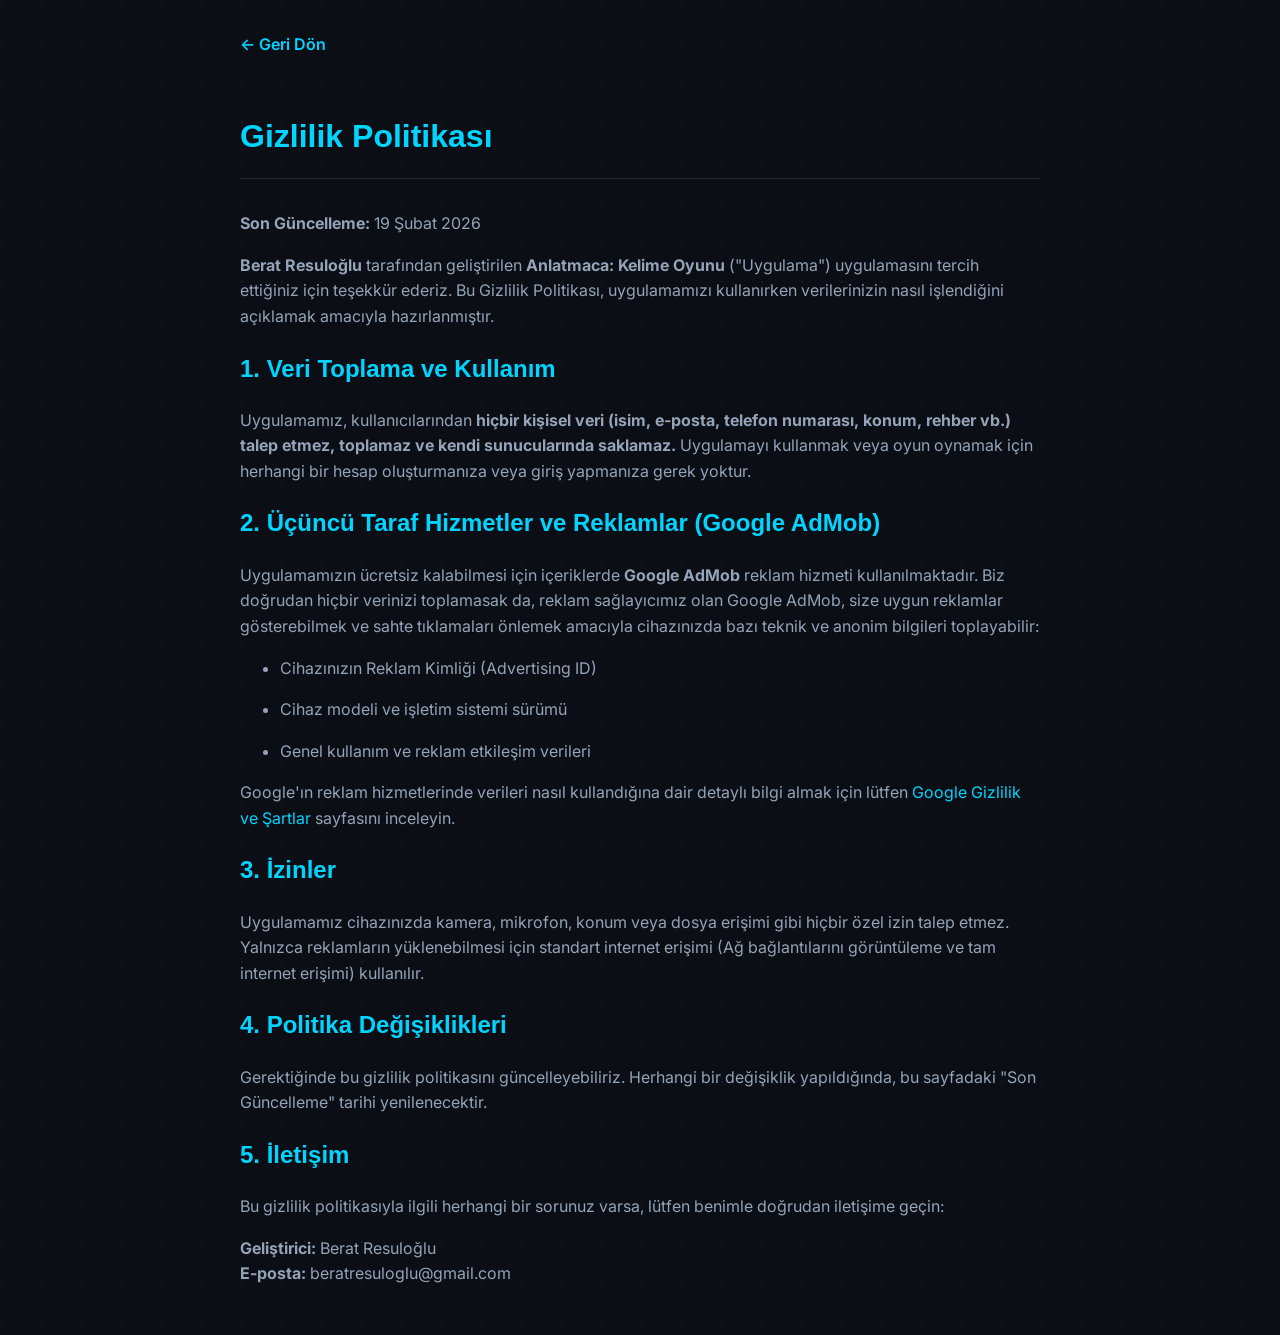
==== privacy.html @ f3612d48 "Anlatmaca sayfası ve gizlilik politikaları eklendi" ====
<!doctype html>
<html lang="tr">
  <head>
    <meta charset="UTF-8" />
    <meta name="viewport" content="width=device-width, initial-scale=1.0" />
    <link rel="icon" type="image/png" href="assets/foto2.png" />
    <title>Gizlilik Politikası | Anlatmaca</title>
    <link
      href="https://fonts.googleapis.com/css2?family=Inter:wght@400;600;700&display=swap"
      rel="stylesheet"
    />
    <style>
      body {
        background-color: #0b0e14;
        color: #e6edf3;
        font-family: "Inter", sans-serif;
        line-height: 1.6;
        padding: 2rem;
        max-width: 800px;
        margin: auto;
        background-image: radial-gradient(
          circle at 2px 2px,
          rgba(255, 255, 255, 0.05) 1px,
          transparent 0
        );
        background-size: 40px 40px;
      }
      h1,
      h2 {
        color: #00d4ff;
        font-family: "Montserrat", sans-serif;
      }
      h1 {
        border-bottom: 1px solid rgba(255, 255, 255, 0.1);
        padding-bottom: 1rem;
        margin-bottom: 2rem;
      }
      p,
      li {
        color: #94a3b8;
        margin-bottom: 1rem;
      }
      a {
        color: #00d4ff;
        text-decoration: none;
        transition: 0.3s;
      }
      a:hover {
        color: #fff;
        text-decoration: underline;
      }
      .back-link {
        display: inline-block;
        margin-bottom: 2rem;
        font-weight: 600;
      }
    </style>
  </head>
  <body>
    <a href="anlatmaca.html" class="back-link">← Geri Dön</a>

    <h1>Gizlilik Politikası</h1>
    <p><strong>Son Güncelleme:</strong> 19 Şubat 2026</p>

    <p>
      <strong>Berat Resuloğlu</strong> tarafından geliştirilen
      <strong>Anlatmaca: Kelime Oyunu</strong> ("Uygulama") uygulamasını tercih
      ettiğiniz için teşekkür ederiz. Bu Gizlilik Politikası, uygulamamızı
      kullanırken verilerinizin nasıl işlendiğini açıklamak amacıyla
      hazırlanmıştır.
    </p>

    <h2>1. Veri Toplama ve Kullanım</h2>
    <p>
      Uygulamamız, kullanıcılarından
      <strong
        >hiçbir kişisel veri (isim, e-posta, telefon numarası, konum, rehber
        vb.) talep etmez, toplamaz ve kendi sunucularında saklamaz.</strong
      >
      Uygulamayı kullanmak veya oyun oynamak için herhangi bir hesap
      oluşturmanıza veya giriş yapmanıza gerek yoktur.
    </p>

    <h2>2. Üçüncü Taraf Hizmetler ve Reklamlar (Google AdMob)</h2>
    <p>
      Uygulamamızın ücretsiz kalabilmesi için içeriklerde
      <strong>Google AdMob</strong> reklam hizmeti kullanılmaktadır. Biz
      doğrudan hiçbir verinizi toplamasak da, reklam sağlayıcımız olan Google
      AdMob, size uygun reklamlar gösterebilmek ve sahte tıklamaları önlemek
      amacıyla cihazınızda bazı teknik ve anonim bilgileri toplayabilir:
    </p>
    <ul>
      <li>Cihazınızın Reklam Kimliği (Advertising ID)</li>
      <li>Cihaz modeli ve işletim sistemi sürümü</li>
      <li>Genel kullanım ve reklam etkileşim verileri</li>
    </ul>
    <p>
      Google'ın reklam hizmetlerinde verileri nasıl kullandığına dair detaylı
      bilgi almak için lütfen
      <a
        href="https://policies.google.com/technologies/ads?hl=tr"
        target="_blank"
        >Google Gizlilik ve Şartlar</a
      >
      sayfasını inceleyin.
    </p>

    <h2>3. İzinler</h2>
    <p>
      Uygulamamız cihazınızda kamera, mikrofon, konum veya dosya erişimi gibi
      hiçbir özel izin talep etmez. Yalnızca reklamların yüklenebilmesi için
      standart internet erişimi (Ağ bağlantılarını görüntüleme ve tam internet
      erişimi) kullanılır.
    </p>

    <h2>4. Politika Değişiklikleri</h2>
    <p>
      Gerektiğinde bu gizlilik politikasını güncelleyebiliriz. Herhangi bir
      değişiklik yapıldığında, bu sayfadaki "Son Güncelleme" tarihi
      yenilenecektir.
    </p>

    <h2>5. İletişim</h2>
    <p>
      Bu gizlilik politikasıyla ilgili herhangi bir sorunuz varsa, lütfen
      benimle doğrudan iletişime geçin:
    </p>
    <p>
      <strong>Geliştirici:</strong> Berat Resuloğlu<br />
      <strong>E-posta:</strong> beratresuloglu@gmail.com
    </p>
  </body>
</html>
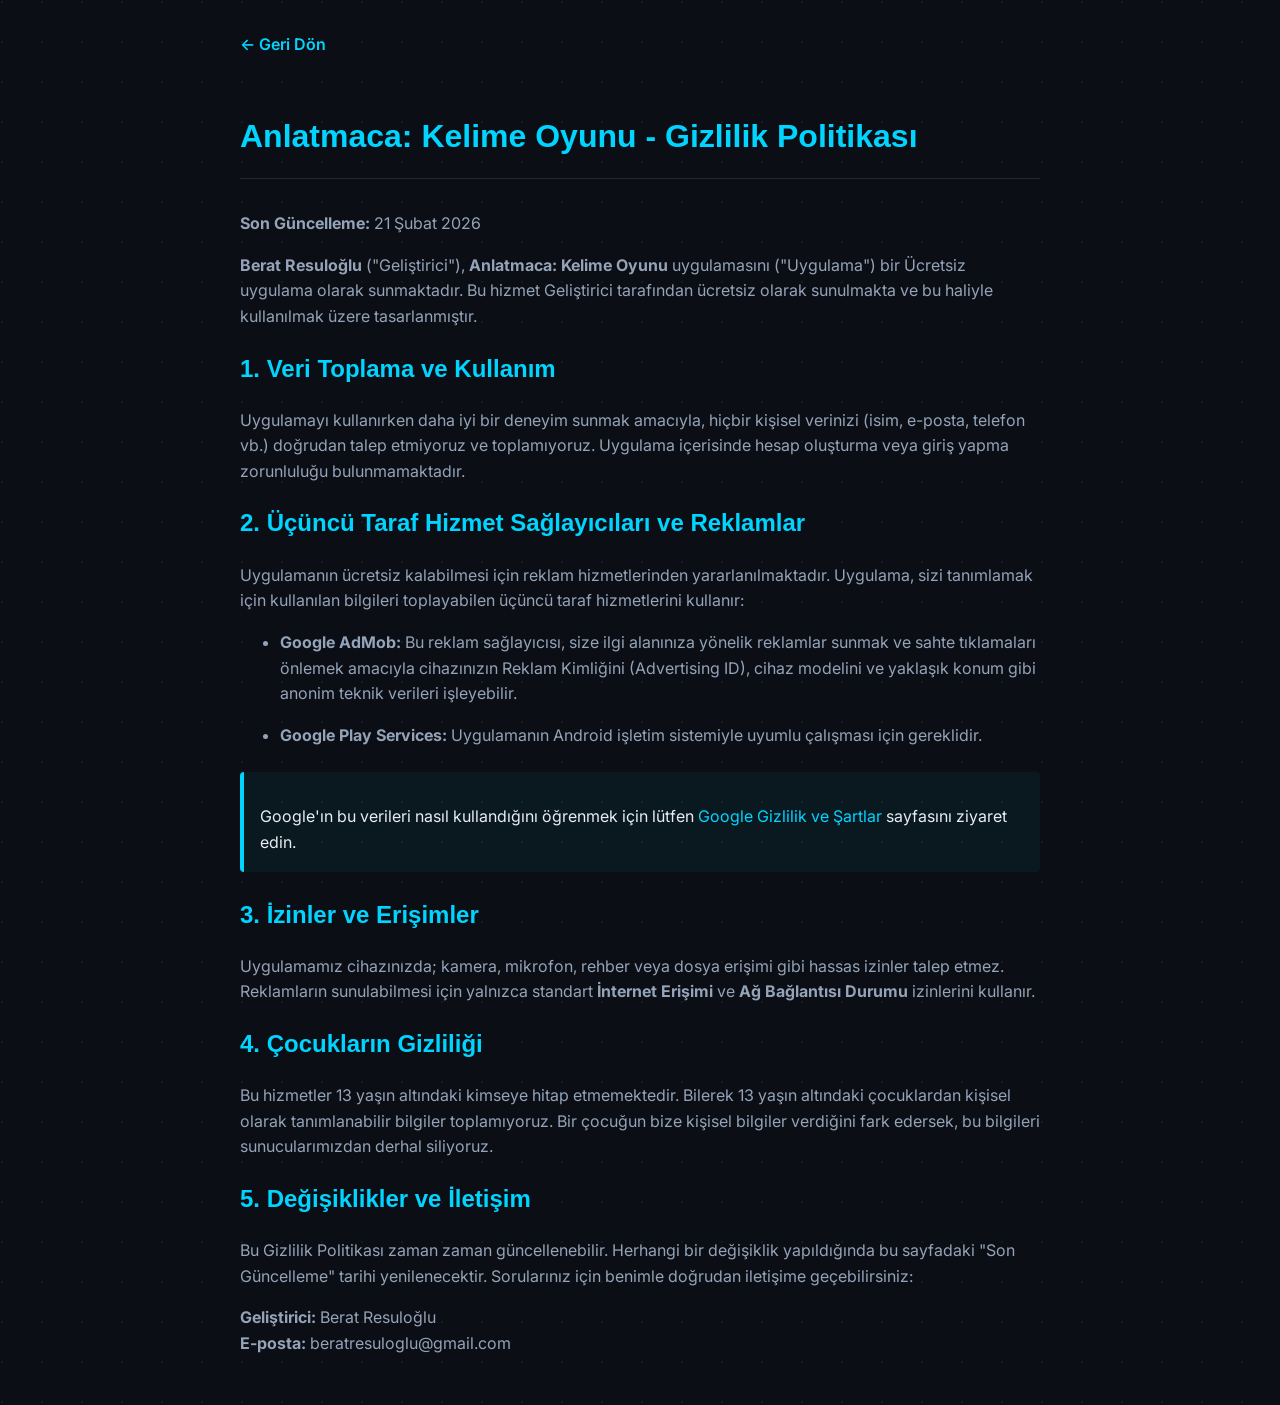
==== commit 41f80899: "Gizlilik politikası yenilendi" ====
--- a/privacy.html
+++ b/privacy.html
@@ -54,76 +54,88 @@
         margin-bottom: 2rem;
         font-weight: 600;
       }
+      /* Yeni eklenen uyarı kutusu tasarımı */
+      .important-note {
+        background-color: rgba(0, 212, 255, 0.05);
+        border-left: 4px solid #00d4ff;
+        padding: 1rem;
+        margin: 1.5rem 0;
+        border-radius: 4px;
+      }
     </style>
   </head>
   <body>
     <a href="anlatmaca.html" class="back-link">← Geri Dön</a>
 
-    <h1>Gizlilik Politikası</h1>
-    <p><strong>Son Güncelleme:</strong> 19 Şubat 2026</p>
+    <h1>Anlatmaca: Kelime Oyunu - Gizlilik Politikası</h1>
+    <p><strong>Son Güncelleme:</strong> 21 Şubat 2026</p>
 
     <p>
-      <strong>Berat Resuloğlu</strong> tarafından geliştirilen
-      <strong>Anlatmaca: Kelime Oyunu</strong> ("Uygulama") uygulamasını tercih
-      ettiğiniz için teşekkür ederiz. Bu Gizlilik Politikası, uygulamamızı
-      kullanırken verilerinizin nasıl işlendiğini açıklamak amacıyla
-      hazırlanmıştır.
+      <strong>Berat Resuloğlu</strong> ("Geliştirici"),
+      <strong>Anlatmaca: Kelime Oyunu</strong> uygulamasını ("Uygulama") bir
+      Ücretsiz uygulama olarak sunmaktadır. Bu hizmet Geliştirici tarafından
+      ücretsiz olarak sunulmakta ve bu haliyle kullanılmak üzere tasarlanmıştır.
     </p>
 
     <h2>1. Veri Toplama ve Kullanım</h2>
     <p>
-      Uygulamamız, kullanıcılarından
-      <strong
-        >hiçbir kişisel veri (isim, e-posta, telefon numarası, konum, rehber
-        vb.) talep etmez, toplamaz ve kendi sunucularında saklamaz.</strong
-      >
-      Uygulamayı kullanmak veya oyun oynamak için herhangi bir hesap
-      oluşturmanıza veya giriş yapmanıza gerek yoktur.
+      Uygulamayı kullanırken daha iyi bir deneyim sunmak amacıyla, hiçbir
+      kişisel verinizi (isim, e-posta, telefon vb.) doğrudan talep etmiyoruz ve
+      toplamıyoruz. Uygulama içerisinde hesap oluşturma veya giriş yapma
+      zorunluluğu bulunmamaktadır.
     </p>
 
-    <h2>2. Üçüncü Taraf Hizmetler ve Reklamlar (Google AdMob)</h2>
+    <h2>2. Üçüncü Taraf Hizmet Sağlayıcıları ve Reklamlar</h2>
     <p>
-      Uygulamamızın ücretsiz kalabilmesi için içeriklerde
-      <strong>Google AdMob</strong> reklam hizmeti kullanılmaktadır. Biz
-      doğrudan hiçbir verinizi toplamasak da, reklam sağlayıcımız olan Google
-      AdMob, size uygun reklamlar gösterebilmek ve sahte tıklamaları önlemek
-      amacıyla cihazınızda bazı teknik ve anonim bilgileri toplayabilir:
+      Uygulamanın ücretsiz kalabilmesi için reklam hizmetlerinden
+      yararlanılmaktadır. Uygulama, sizi tanımlamak için kullanılan bilgileri
+      toplayabilen üçüncü taraf hizmetlerini kullanır:
     </p>
     <ul>
-      <li>Cihazınızın Reklam Kimliği (Advertising ID)</li>
-      <li>Cihaz modeli ve işletim sistemi sürümü</li>
-      <li>Genel kullanım ve reklam etkileşim verileri</li>
+      <li>
+        <strong>Google AdMob:</strong> Bu reklam sağlayıcısı, size ilgi
+        alanınıza yönelik reklamlar sunmak ve sahte tıklamaları önlemek amacıyla
+        cihazınızın Reklam Kimliğini (Advertising ID), cihaz modelini ve
+        yaklaşık konum gibi anonim teknik verileri işleyebilir.
+      </li>
+      <li>
+        <strong>Google Play Services:</strong> Uygulamanın Android işletim
+        sistemiyle uyumlu çalışması için gereklidir.
+      </li>
     </ul>
+
+    <div class="important-note">
+      <p style="margin-bottom: 0; color: #e6edf3">
+        Google'ın bu verileri nasıl kullandığını öğrenmek için lütfen
+        <a href="https://policies.google.com/privacy" target="_blank"
+          >Google Gizlilik ve Şartlar</a
+        >
+        sayfasını ziyaret edin.
+      </p>
+    </div>
+
+    <h2>3. İzinler ve Erişimler</h2>
     <p>
-      Google'ın reklam hizmetlerinde verileri nasıl kullandığına dair detaylı
-      bilgi almak için lütfen
-      <a
-        href="https://policies.google.com/technologies/ads?hl=tr"
-        target="_blank"
-        >Google Gizlilik ve Şartlar</a
-      >
-      sayfasını inceleyin.
+      Uygulamamız cihazınızda; kamera, mikrofon, rehber veya dosya erişimi gibi
+      hassas izinler talep etmez. Reklamların sunulabilmesi için yalnızca
+      standart <strong>İnternet Erişimi</strong> ve
+      <strong>Ağ Bağlantısı Durumu</strong> izinlerini kullanır.
     </p>
 
-    <h2>3. İzinler</h2>
+    <h2>4. Çocukların Gizliliği</h2>
     <p>
-      Uygulamamız cihazınızda kamera, mikrofon, konum veya dosya erişimi gibi
-      hiçbir özel izin talep etmez. Yalnızca reklamların yüklenebilmesi için
-      standart internet erişimi (Ağ bağlantılarını görüntüleme ve tam internet
-      erişimi) kullanılır.
+      Bu hizmetler 13 yaşın altındaki kimseye hitap etmemektedir. Bilerek 13
+      yaşın altındaki çocuklardan kişisel olarak tanımlanabilir bilgiler
+      toplamıyoruz. Bir çocuğun bize kişisel bilgiler verdiğini fark edersek, bu
+      bilgileri sunucularımızdan derhal siliyoruz.
     </p>
 
-    <h2>4. Politika Değişiklikleri</h2>
+    <h2>5. Değişiklikler ve İletişim</h2>
     <p>
-      Gerektiğinde bu gizlilik politikasını güncelleyebiliriz. Herhangi bir
-      değişiklik yapıldığında, bu sayfadaki "Son Güncelleme" tarihi
-      yenilenecektir.
-    </p>
-
-    <h2>5. İletişim</h2>
-    <p>
-      Bu gizlilik politikasıyla ilgili herhangi bir sorunuz varsa, lütfen
-      benimle doğrudan iletişime geçin:
+      Bu Gizlilik Politikası zaman zaman güncellenebilir. Herhangi bir
+      değişiklik yapıldığında bu sayfadaki "Son Güncelleme" tarihi
+      yenilenecektir. Sorularınız için benimle doğrudan iletişime
+      geçebilirsiniz:
     </p>
     <p>
       <strong>Geliştirici:</strong> Berat Resuloğlu<br />
